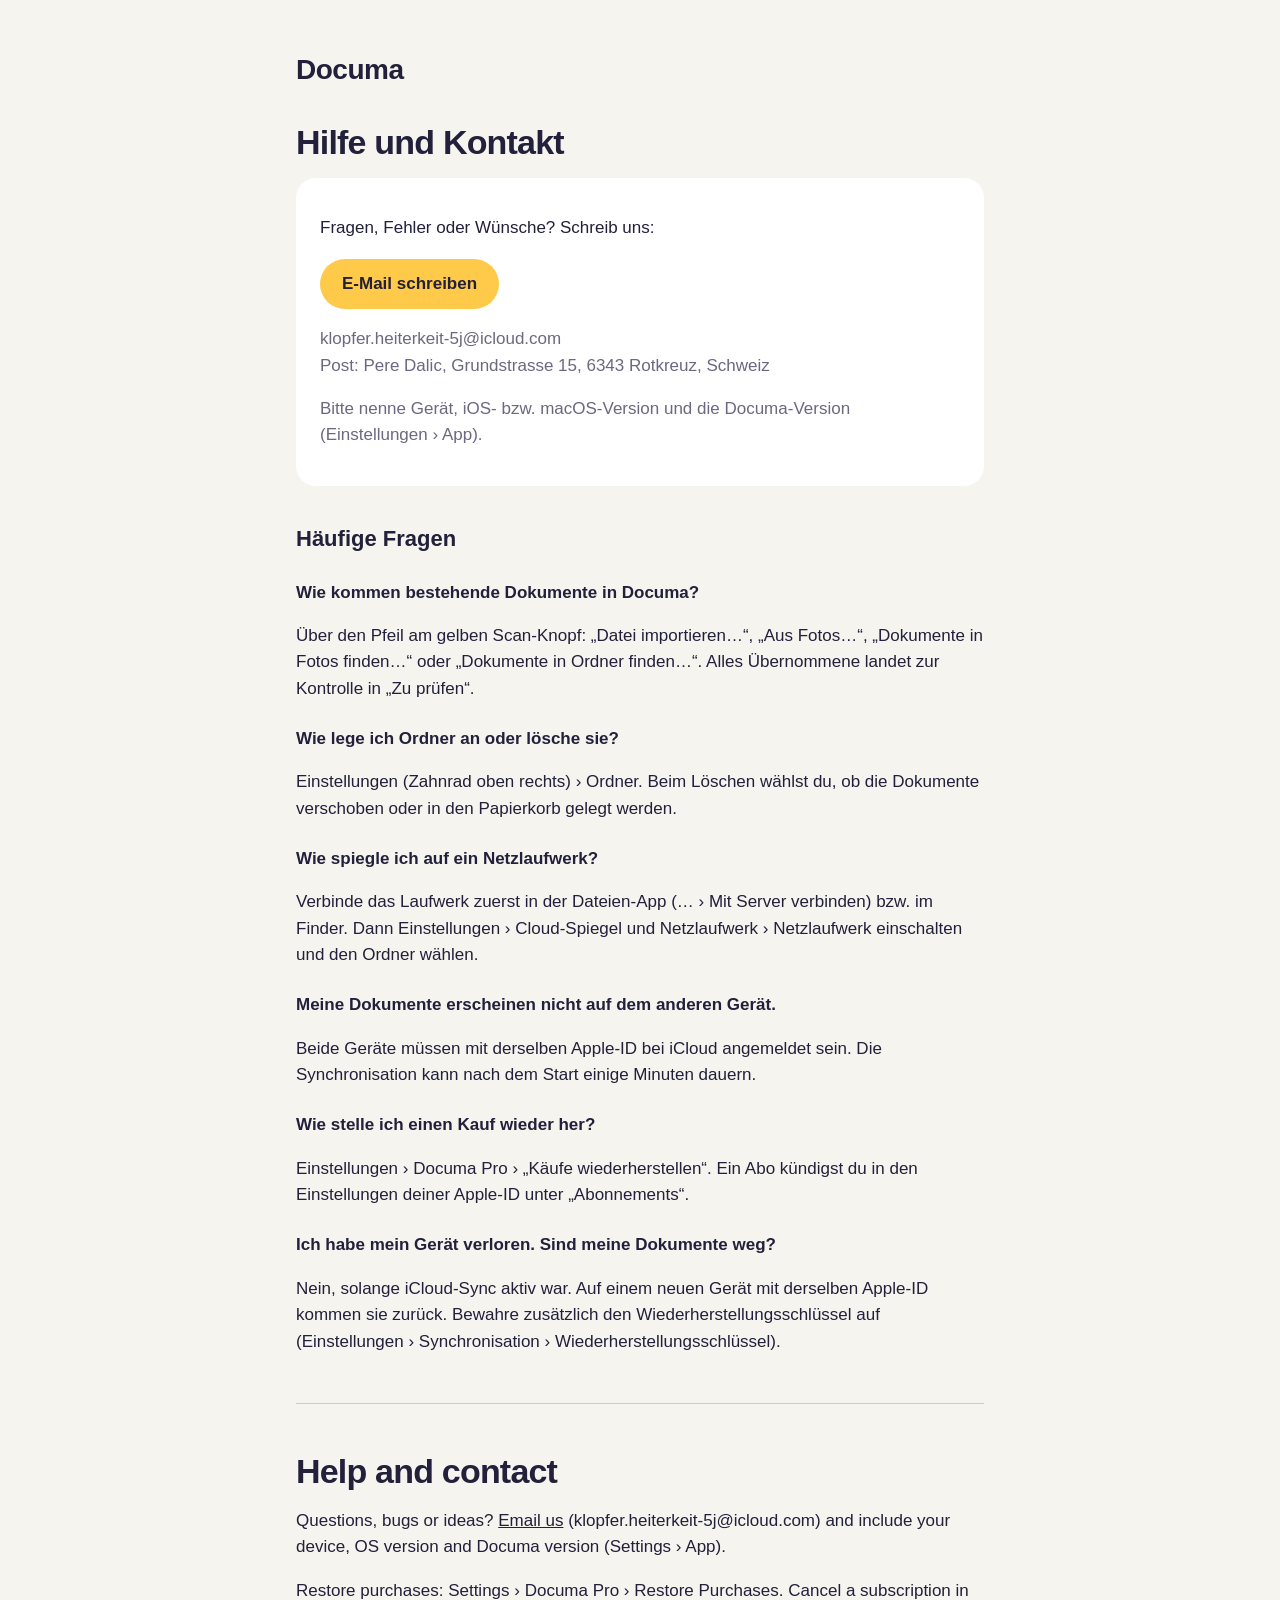
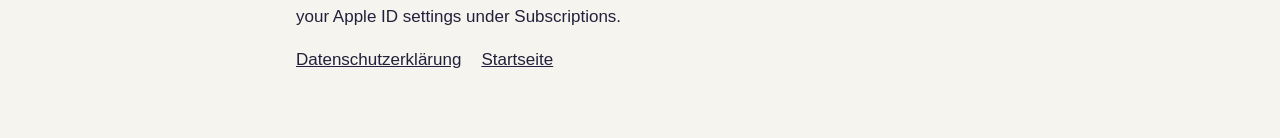
==== support.html @ 8669700e "Kontakt-E-Mail ergänzt" ====
<!doctype html>
<html lang="de">
<head>
<meta charset="utf-8">
<meta name="viewport" content="width=device-width, initial-scale=1">
<title>Hilfe – Documa</title>
<link rel="stylesheet" href="style.css">
</head>
<body>
<main>
  <header><a href="./">Documa</a></header>
  <h1>Hilfe und Kontakt</h1>
  <div class="card">
    <p>Fragen, Fehler oder Wünsche? Schreib uns:</p>
    <p><a class="button" href="mailto:klopfer.heiterkeit-5j@icloud.com?subject=Documa">E-Mail schreiben</a></p>
    <p class="muted">klopfer.heiterkeit-5j@icloud.com<br>Post: Pere Dalic, Grundstrasse 15, 6343 Rotkreuz, Schweiz</p>
    <p class="muted">Bitte nenne Gerät, iOS- bzw. macOS-Version und die Documa-Version (Einstellungen › App).</p>
  </div>

  <h2>Häufige Fragen</h2>
  <h3>Wie kommen bestehende Dokumente in Documa?</h3>
  <p>Über den Pfeil am gelben Scan-Knopf: „Datei importieren…“, „Aus Fotos…“, „Dokumente in Fotos finden…“ oder „Dokumente in Ordner finden…“. Alles Übernommene landet zur Kontrolle in „Zu prüfen“.</p>
  <h3>Wie lege ich Ordner an oder lösche sie?</h3>
  <p>Einstellungen (Zahnrad oben rechts) › Ordner. Beim Löschen wählst du, ob die Dokumente verschoben oder in den Papierkorb gelegt werden.</p>
  <h3>Wie spiegle ich auf ein Netzlaufwerk?</h3>
  <p>Verbinde das Laufwerk zuerst in der Dateien-App (… › Mit Server verbinden) bzw. im Finder. Dann Einstellungen › Cloud-Spiegel und Netzlaufwerk › Netzlaufwerk einschalten und den Ordner wählen.</p>
  <h3>Meine Dokumente erscheinen nicht auf dem anderen Gerät.</h3>
  <p>Beide Geräte müssen mit derselben Apple-ID bei iCloud angemeldet sein. Die Synchronisation kann nach dem Start einige Minuten dauern.</p>
  <h3>Wie stelle ich einen Kauf wieder her?</h3>
  <p>Einstellungen › Documa Pro › „Käufe wiederherstellen“. Ein Abo kündigst du in den Einstellungen deiner Apple-ID unter „Abonnements“.</p>
  <h3>Ich habe mein Gerät verloren. Sind meine Dokumente weg?</h3>
  <p>Nein, solange iCloud-Sync aktiv war. Auf einem neuen Gerät mit derselben Apple-ID kommen sie zurück. Bewahre zusätzlich den Wiederherstellungsschlüssel auf (Einstellungen › Synchronisation › Wiederherstellungsschlüssel).</p>

  <hr>
  <section id="en" lang="en">
  <h1>Help and contact</h1>
  <p>Questions, bugs or ideas? <a href="mailto:klopfer.heiterkeit-5j@icloud.com?subject=Documa">Email us</a> (klopfer.heiterkeit-5j@icloud.com) and include your device, OS version and Documa version (Settings › App).</p>
  <p>Restore purchases: Settings › Documa Pro › Restore Purchases. Cancel a subscription in your Apple ID settings under Subscriptions.</p>
  </section>
  <nav><a href="datenschutz.html">Datenschutzerklärung</a><a href="./">Startseite</a></nav>
</main>
</body>
</html>
---- style.css ----
:root {
  --paper: #f6f4ef;
  --surface: #ffffff;
  --ink: #22203a;
  --muted: #6b6880;
  --accent: #ffc94a;
}
@media (prefers-color-scheme: dark) {
  :root { --paper: #18172a; --surface: #25243b; --ink: #f1eff8; --muted: #a9a6bf; }
}
* { box-sizing: border-box; }
body {
  margin: 0;
  background: var(--paper);
  color: var(--ink);
  font: 17px/1.55 -apple-system, BlinkMacSystemFont, "Segoe UI", Roboto, sans-serif;
}
main { max-width: 720px; margin: 0 auto; padding: 48px 16px 64px; }
header a { color: var(--ink); text-decoration: none; font-weight: 800; font-size: 28px; letter-spacing: -0.5px; }
h1 { font-size: 34px; line-height: 1.15; letter-spacing: -0.8px; margin: 32px 0 8px; }
h2 { font-size: 22px; margin: 36px 0 8px; }
h3 { font-size: 17px; margin: 24px 0 4px; }
p, li { color: var(--ink); }
.muted { color: var(--muted); }
.card { background: var(--surface); border-radius: 20px; padding: 20px 24px; margin: 16px 0; }
a { color: var(--ink); }
.button { display: inline-block; background: var(--accent); color: #22203a; font-weight: 700; padding: 12px 22px; border-radius: 999px; text-decoration: none; }
nav { display: flex; gap: 20px; flex-wrap: wrap; margin-top: 8px; }
hr { border: 0; border-top: 1px solid color-mix(in srgb, var(--muted) 30%, transparent); margin: 48px 0; }
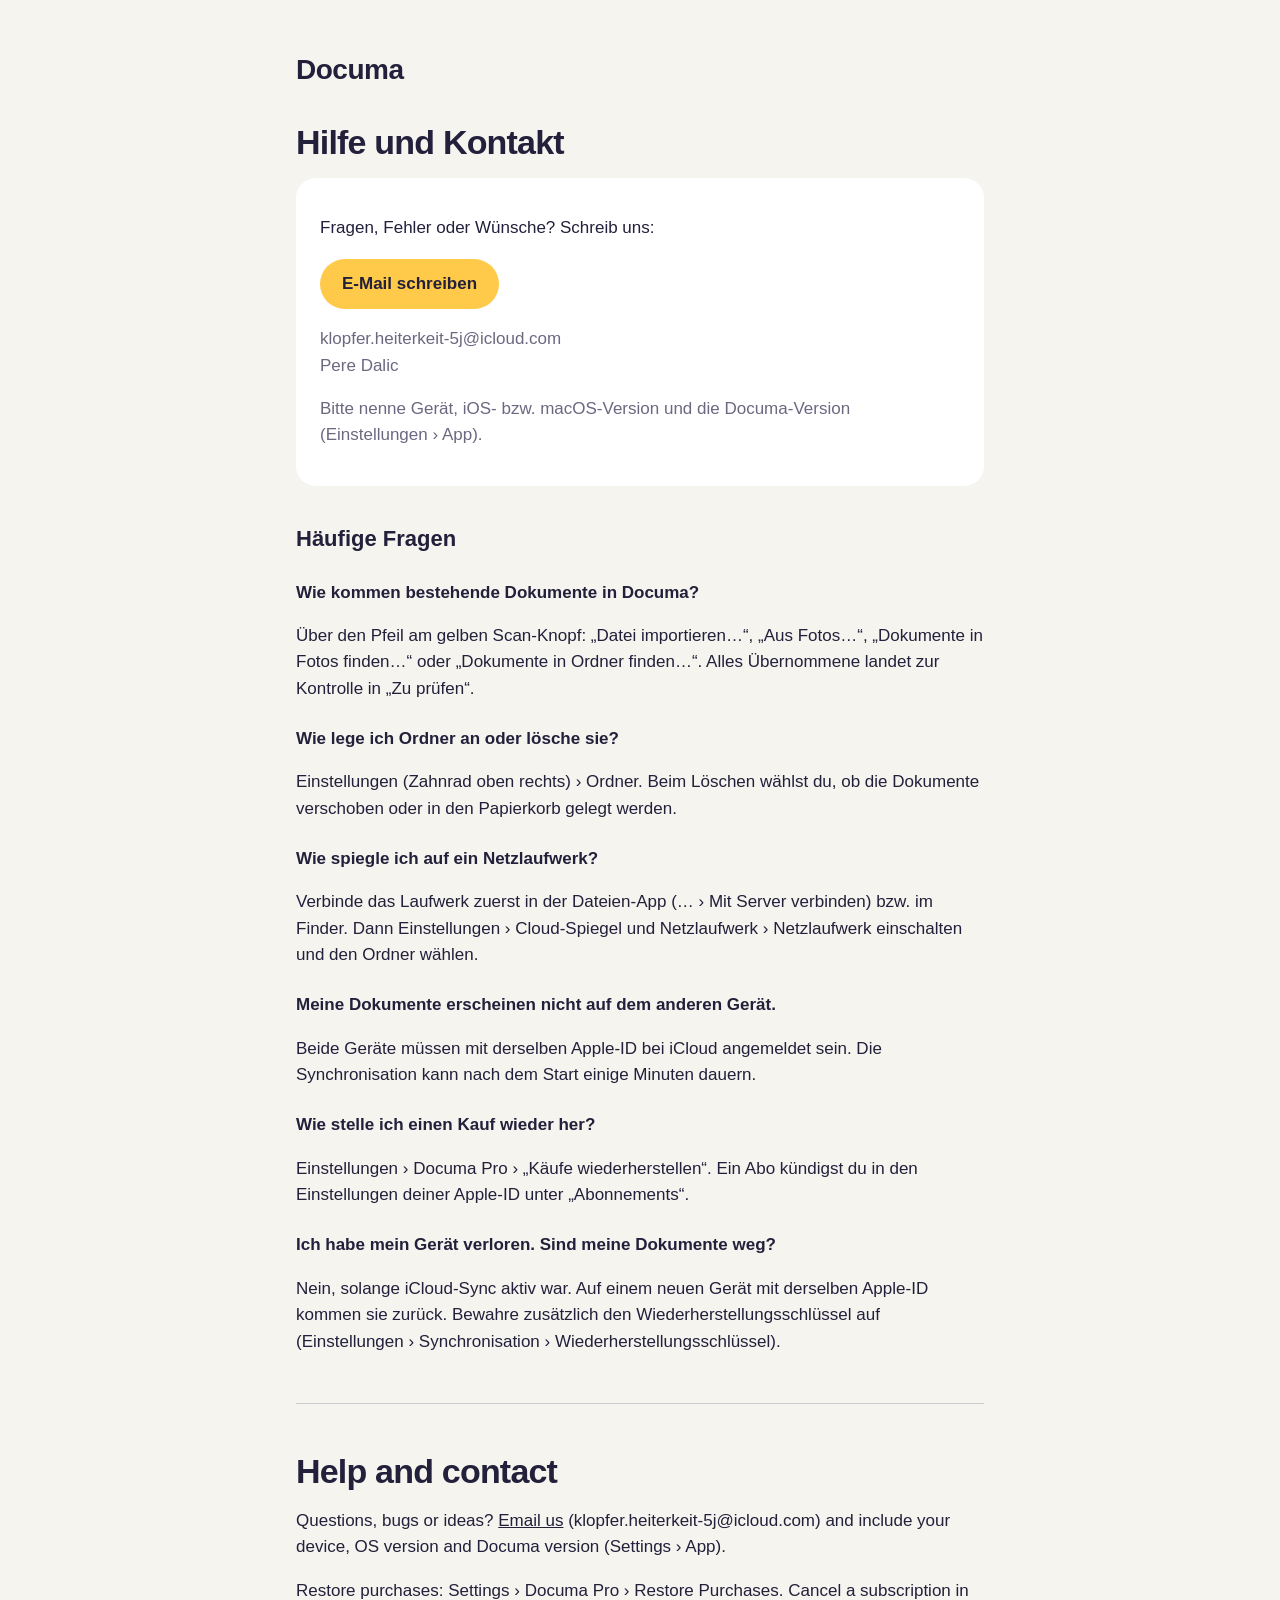
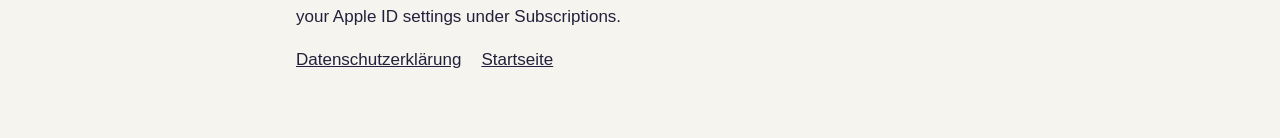
==== commit 88a56399: "Kontakt-E-Mail ergänzt" ====
--- a/support.html
+++ b/support.html
@@ -13,7 +13,7 @@
   <div class="card">
     <p>Fragen, Fehler oder Wünsche? Schreib uns:</p>
     <p><a class="button" href="mailto:klopfer.heiterkeit-5j@icloud.com?subject=Documa">E-Mail schreiben</a></p>
-    <p class="muted">klopfer.heiterkeit-5j@icloud.com<br>Post: Pere Dalic, Grundstrasse 15, 6343 Rotkreuz, Schweiz</p>
+    <p class="muted">klopfer.heiterkeit-5j@icloud.com<br>Pere Dalic</p>
     <p class="muted">Bitte nenne Gerät, iOS- bzw. macOS-Version und die Documa-Version (Einstellungen › App).</p>
   </div>
 
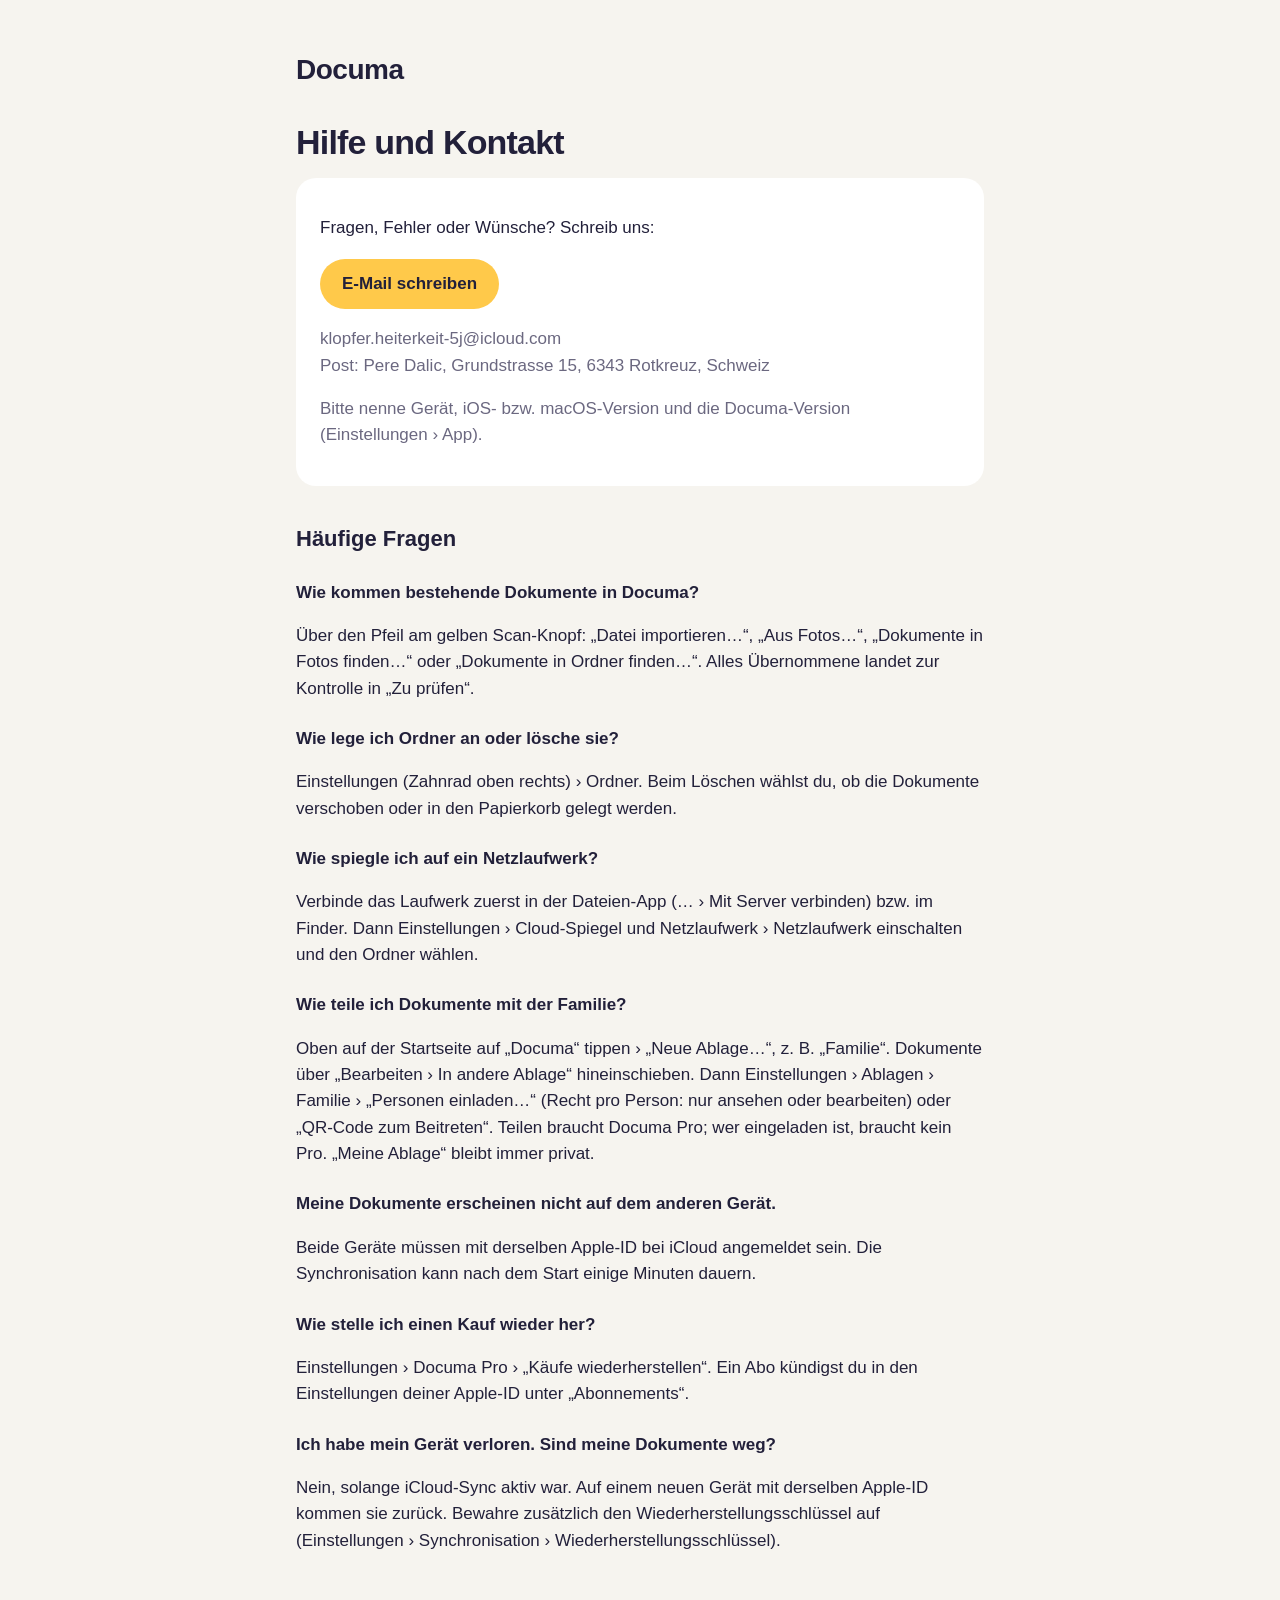
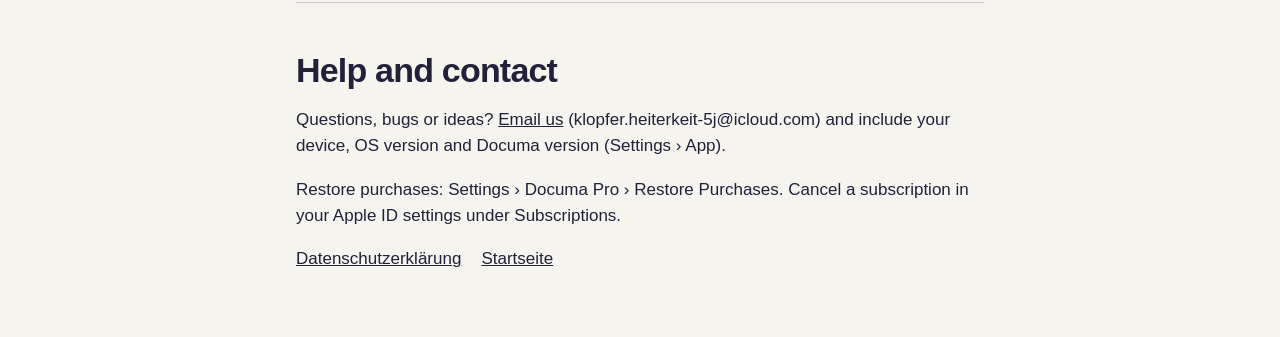
==== commit 0a293353: "Geteilte Ablagen in Hilfe und Datenschutz" ====
--- a/support.html
+++ b/support.html
@@ -13,7 +13,7 @@
   <div class="card">
     <p>Fragen, Fehler oder Wünsche? Schreib uns:</p>
     <p><a class="button" href="mailto:klopfer.heiterkeit-5j@icloud.com?subject=Documa">E-Mail schreiben</a></p>
-    <p class="muted">klopfer.heiterkeit-5j@icloud.com<br>Pere Dalic</p>
+    <p class="muted">klopfer.heiterkeit-5j@icloud.com<br>Post: Pere Dalic, Grundstrasse 15, 6343 Rotkreuz, Schweiz</p>
     <p class="muted">Bitte nenne Gerät, iOS- bzw. macOS-Version und die Documa-Version (Einstellungen › App).</p>
   </div>
 
@@ -24,6 +24,8 @@
   <p>Einstellungen (Zahnrad oben rechts) › Ordner. Beim Löschen wählst du, ob die Dokumente verschoben oder in den Papierkorb gelegt werden.</p>
   <h3>Wie spiegle ich auf ein Netzlaufwerk?</h3>
   <p>Verbinde das Laufwerk zuerst in der Dateien-App (… › Mit Server verbinden) bzw. im Finder. Dann Einstellungen › Cloud-Spiegel und Netzlaufwerk › Netzlaufwerk einschalten und den Ordner wählen.</p>
+  <h3>Wie teile ich Dokumente mit der Familie?</h3>
+  <p>Oben auf der Startseite auf „Documa“ tippen › „Neue Ablage…“, z. B. „Familie“. Dokumente über „Bearbeiten › In andere Ablage“ hineinschieben. Dann Einstellungen › Ablagen › Familie › „Personen einladen…“ (Recht pro Person: nur ansehen oder bearbeiten) oder „QR-Code zum Beitreten“. Teilen braucht Documa Pro; wer eingeladen ist, braucht kein Pro. „Meine Ablage“ bleibt immer privat.</p>
   <h3>Meine Dokumente erscheinen nicht auf dem anderen Gerät.</h3>
   <p>Beide Geräte müssen mit derselben Apple-ID bei iCloud angemeldet sein. Die Synchronisation kann nach dem Start einige Minuten dauern.</p>
   <h3>Wie stelle ich einen Kauf wieder her?</h3>
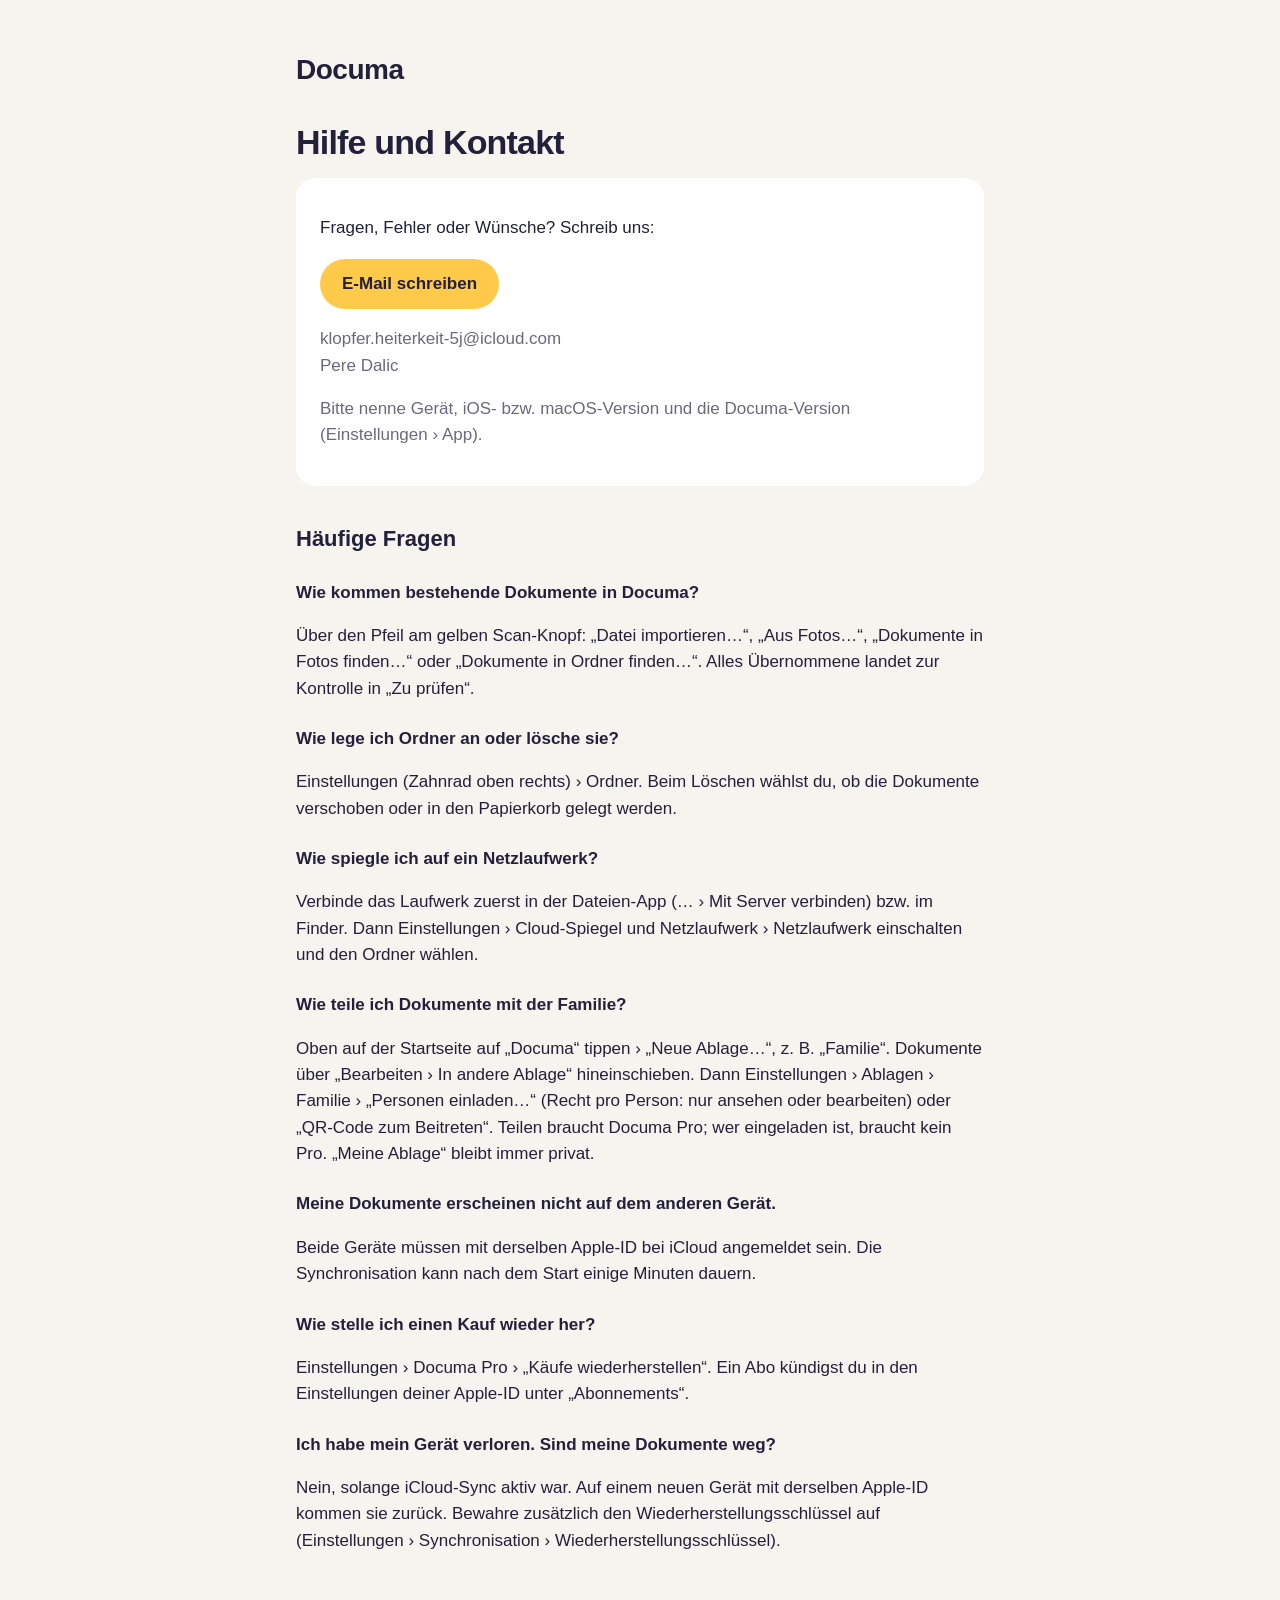
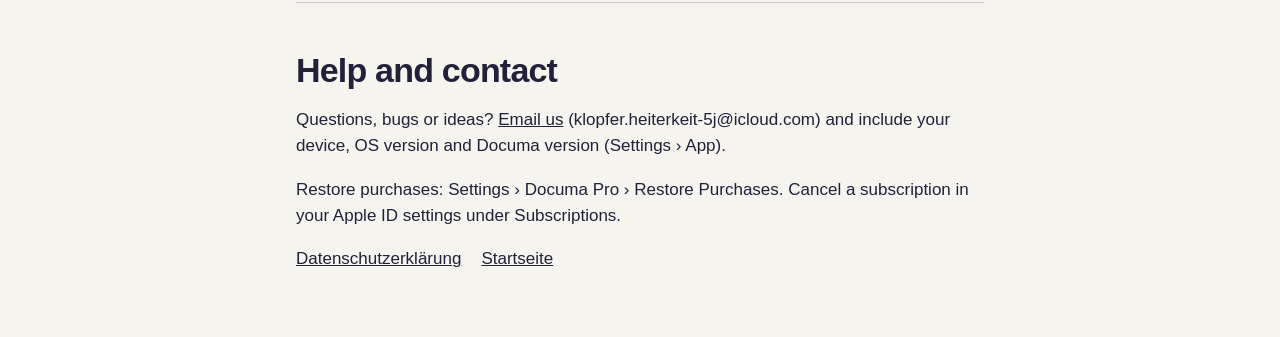
==== commit ef74b386: "Geteilte Ablagen in Hilfe und Datenschutz" ====
--- a/support.html
+++ b/support.html
@@ -13,7 +13,7 @@
   <div class="card">
     <p>Fragen, Fehler oder Wünsche? Schreib uns:</p>
     <p><a class="button" href="mailto:klopfer.heiterkeit-5j@icloud.com?subject=Documa">E-Mail schreiben</a></p>
-    <p class="muted">klopfer.heiterkeit-5j@icloud.com<br>Post: Pere Dalic, Grundstrasse 15, 6343 Rotkreuz, Schweiz</p>
+    <p class="muted">klopfer.heiterkeit-5j@icloud.com<br>Pere Dalic</p>
     <p class="muted">Bitte nenne Gerät, iOS- bzw. macOS-Version und die Documa-Version (Einstellungen › App).</p>
   </div>
 
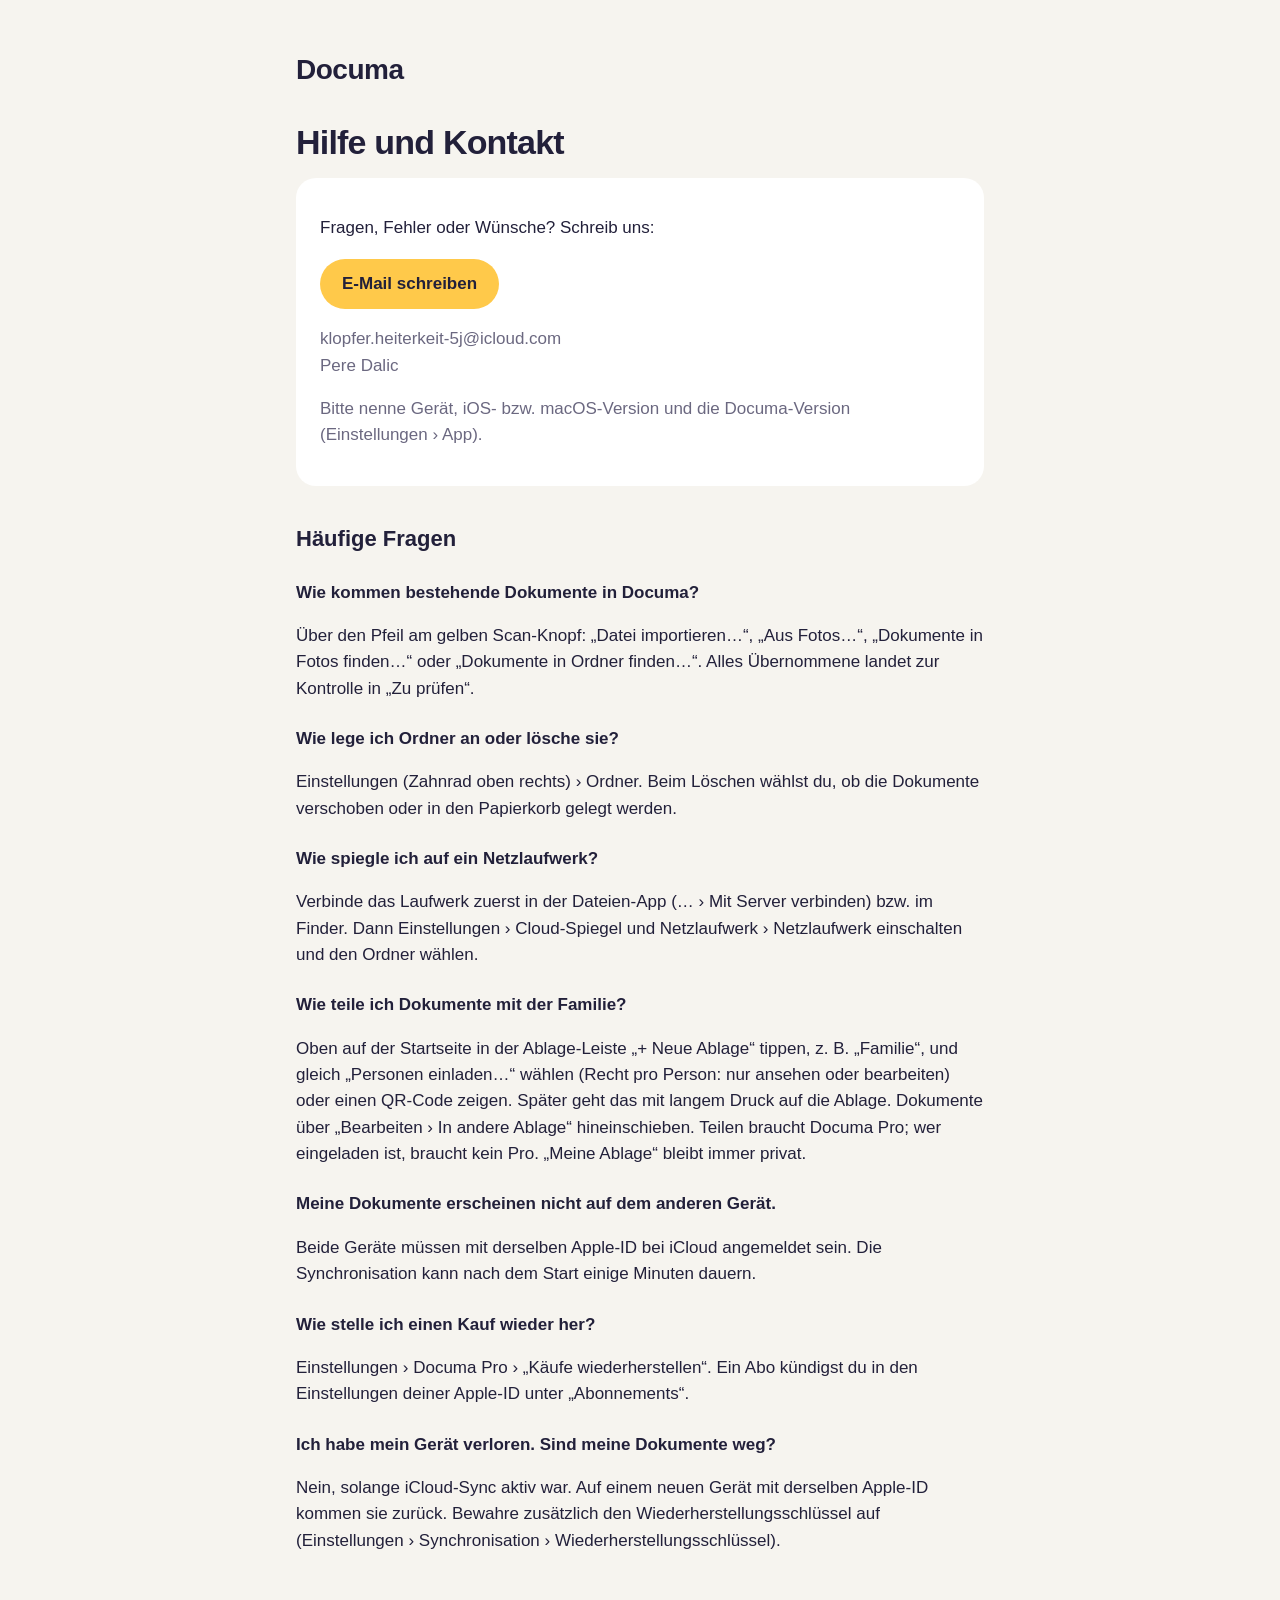
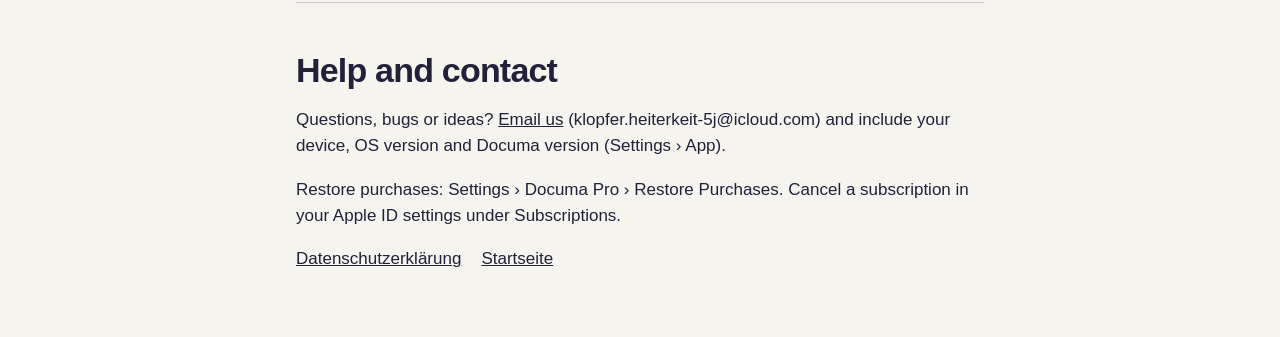
==== commit 4853e920: "Hilfe: Ablage-Leiste" ====
--- a/support.html
+++ b/support.html
@@ -25,7 +25,7 @@
   <h3>Wie spiegle ich auf ein Netzlaufwerk?</h3>
   <p>Verbinde das Laufwerk zuerst in der Dateien-App (… › Mit Server verbinden) bzw. im Finder. Dann Einstellungen › Cloud-Spiegel und Netzlaufwerk › Netzlaufwerk einschalten und den Ordner wählen.</p>
   <h3>Wie teile ich Dokumente mit der Familie?</h3>
-  <p>Oben auf der Startseite auf „Documa“ tippen › „Neue Ablage…“, z. B. „Familie“. Dokumente über „Bearbeiten › In andere Ablage“ hineinschieben. Dann Einstellungen › Ablagen › Familie › „Personen einladen…“ (Recht pro Person: nur ansehen oder bearbeiten) oder „QR-Code zum Beitreten“. Teilen braucht Documa Pro; wer eingeladen ist, braucht kein Pro. „Meine Ablage“ bleibt immer privat.</p>
+  <p>Oben auf der Startseite in der Ablage-Leiste „+ Neue Ablage“ tippen, z. B. „Familie“, und gleich „Personen einladen…“ wählen (Recht pro Person: nur ansehen oder bearbeiten) oder einen QR-Code zeigen. Später geht das mit langem Druck auf die Ablage. Dokumente über „Bearbeiten › In andere Ablage“ hineinschieben. Teilen braucht Documa Pro; wer eingeladen ist, braucht kein Pro. „Meine Ablage“ bleibt immer privat.</p>
   <h3>Meine Dokumente erscheinen nicht auf dem anderen Gerät.</h3>
   <p>Beide Geräte müssen mit derselben Apple-ID bei iCloud angemeldet sein. Die Synchronisation kann nach dem Start einige Minuten dauern.</p>
   <h3>Wie stelle ich einen Kauf wieder her?</h3>
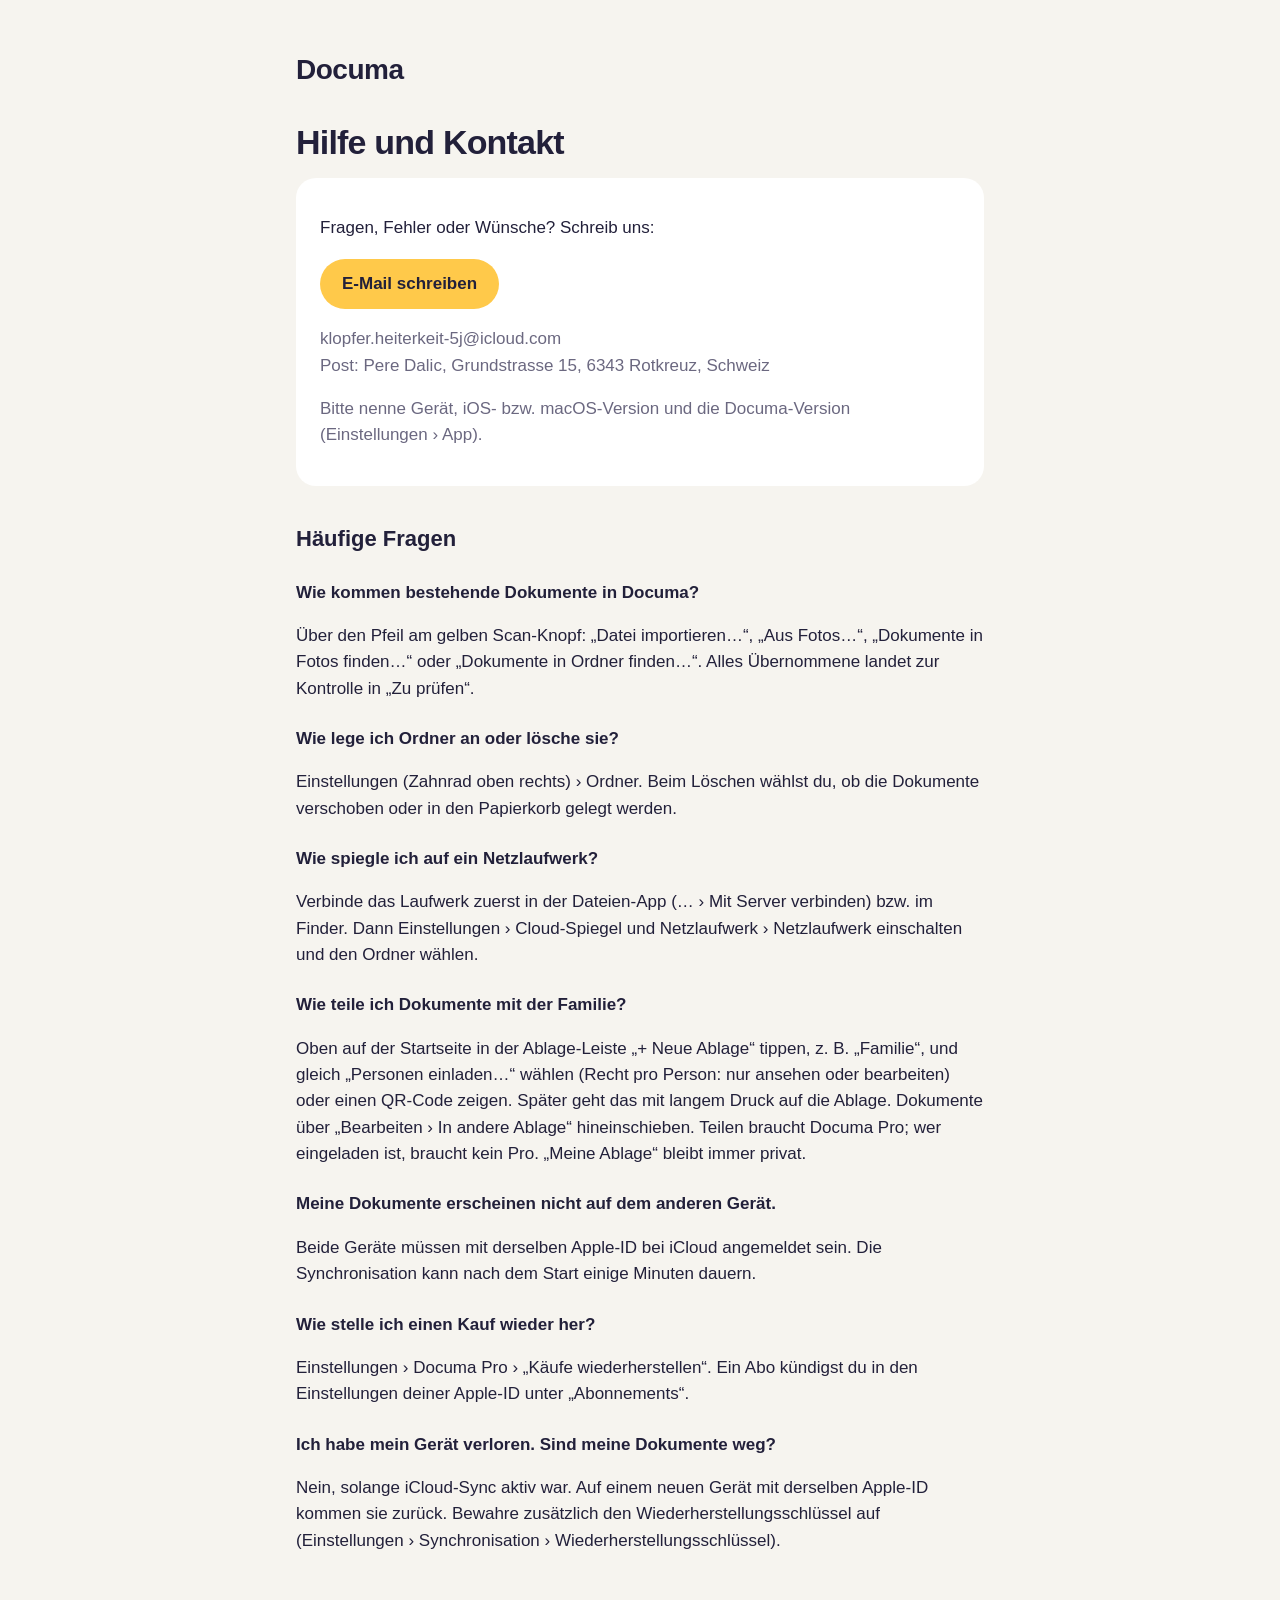
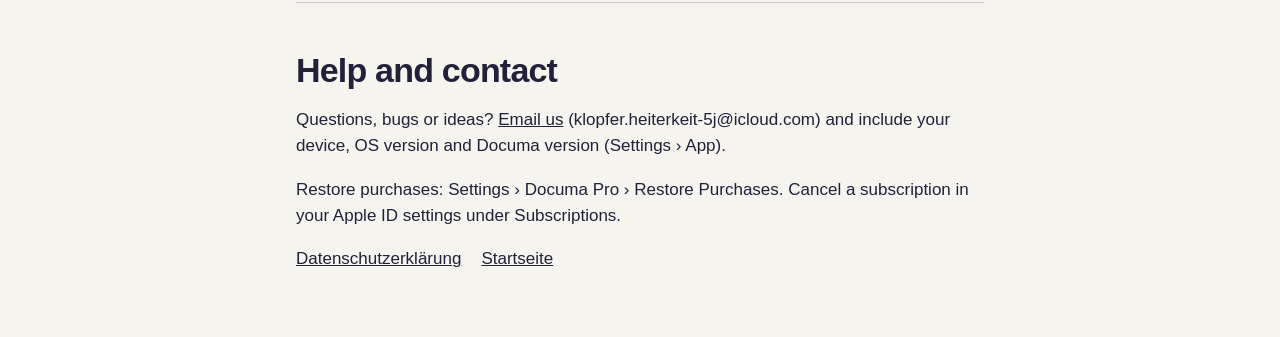
==== commit 7cf1a0ea: "Hilfe: Ablage-Leiste" ====
--- a/support.html
+++ b/support.html
@@ -13,7 +13,7 @@
   <div class="card">
     <p>Fragen, Fehler oder Wünsche? Schreib uns:</p>
     <p><a class="button" href="mailto:klopfer.heiterkeit-5j@icloud.com?subject=Documa">E-Mail schreiben</a></p>
-    <p class="muted">klopfer.heiterkeit-5j@icloud.com<br>Pere Dalic</p>
+    <p class="muted">klopfer.heiterkeit-5j@icloud.com<br>Post: Pere Dalic, Grundstrasse 15, 6343 Rotkreuz, Schweiz</p>
     <p class="muted">Bitte nenne Gerät, iOS- bzw. macOS-Version und die Documa-Version (Einstellungen › App).</p>
   </div>
 
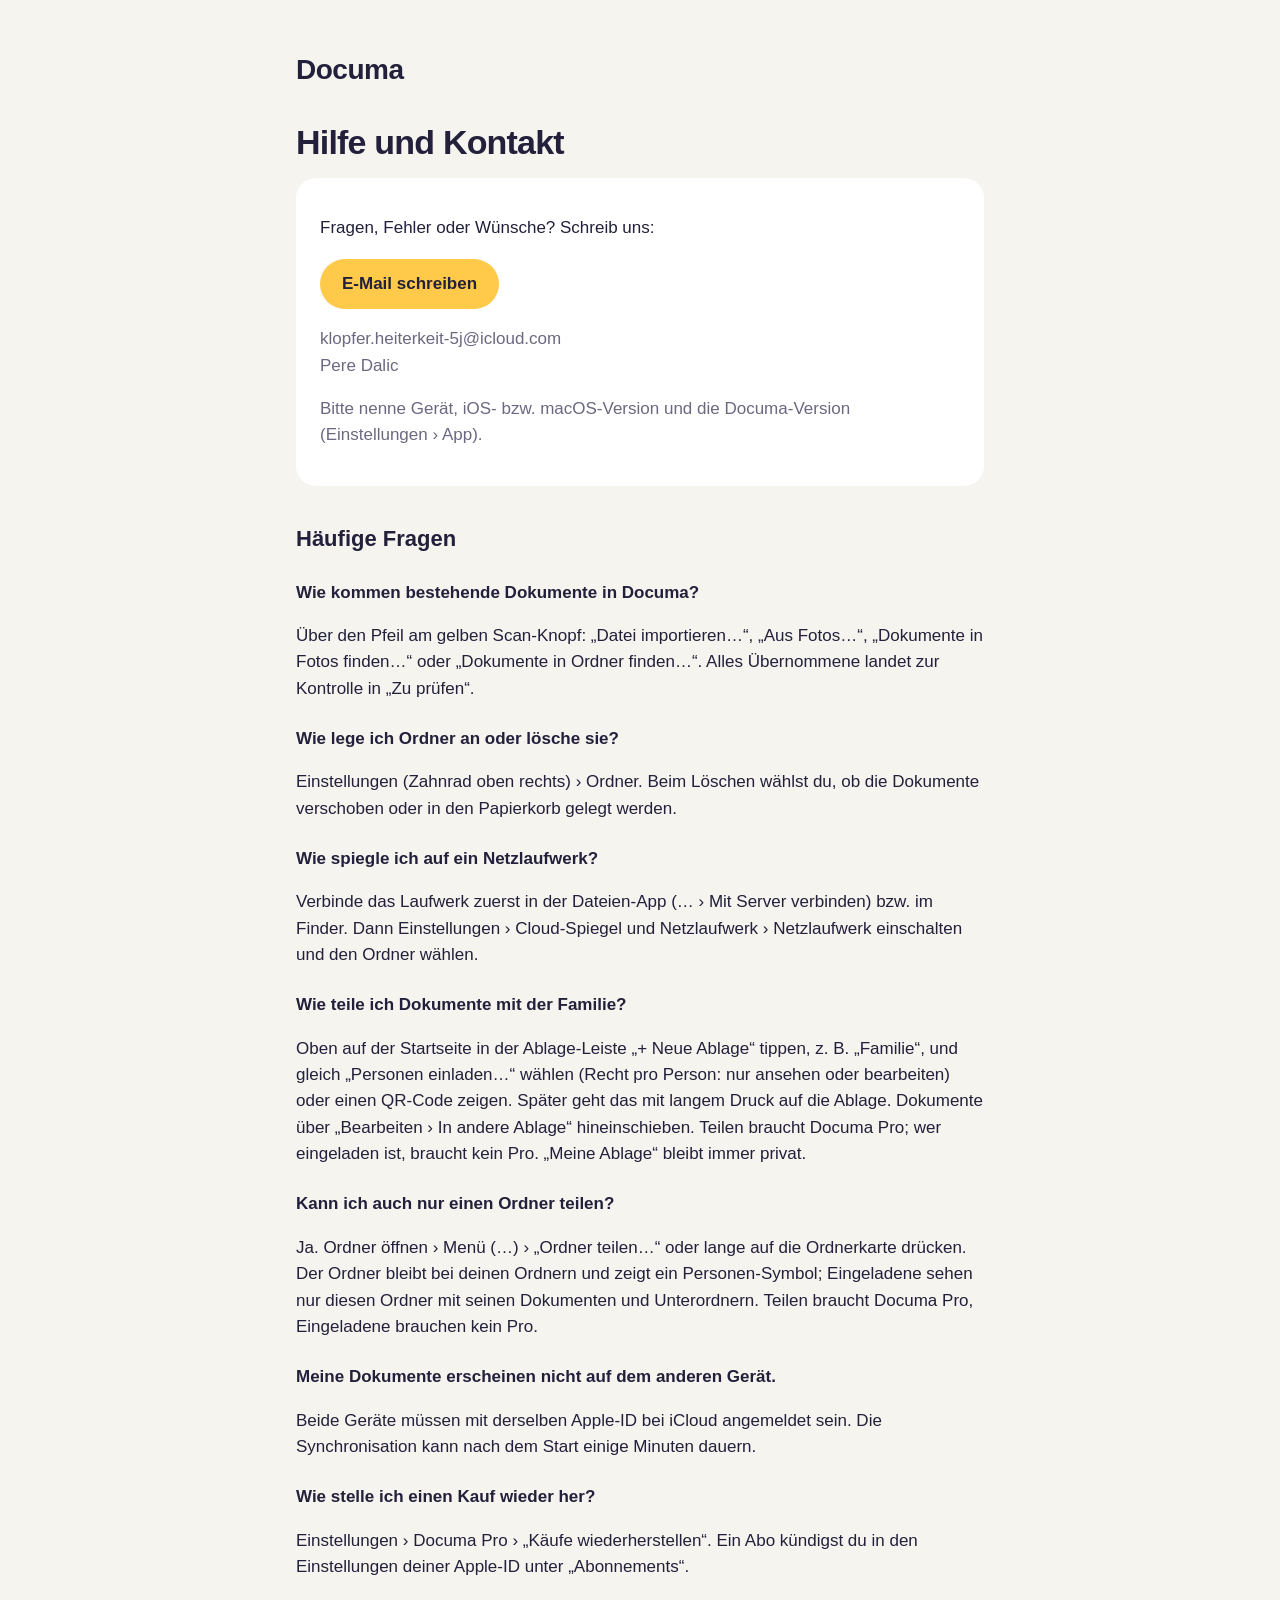
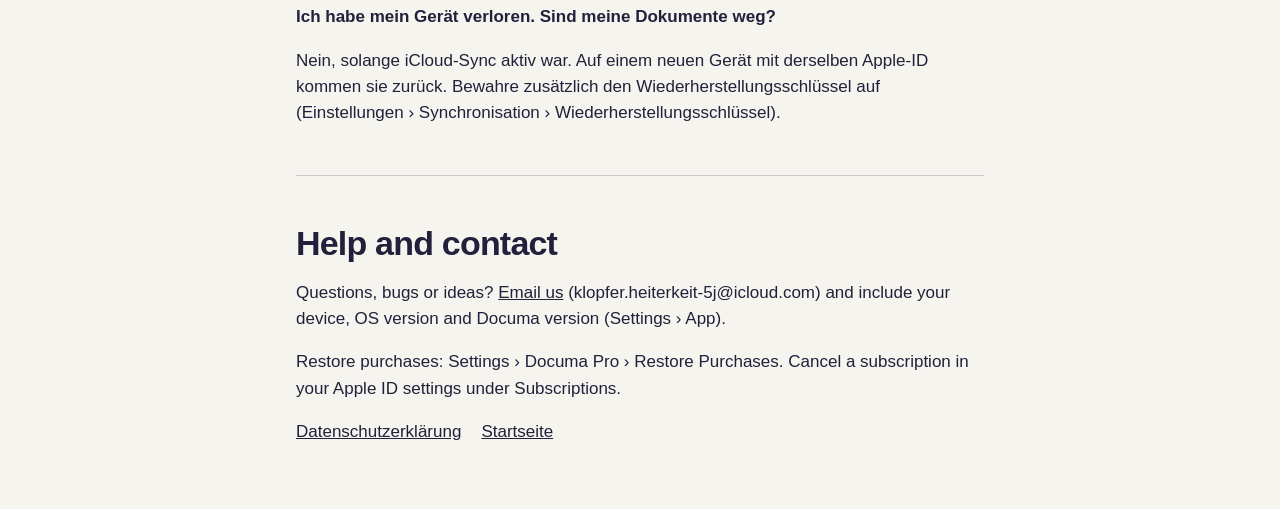
==== commit 1c9d377b: "Hilfe: Ordner teilen" ====
--- a/support.html
+++ b/support.html
@@ -13,7 +13,7 @@
   <div class="card">
     <p>Fragen, Fehler oder Wünsche? Schreib uns:</p>
     <p><a class="button" href="mailto:klopfer.heiterkeit-5j@icloud.com?subject=Documa">E-Mail schreiben</a></p>
-    <p class="muted">klopfer.heiterkeit-5j@icloud.com<br>Post: Pere Dalic, Grundstrasse 15, 6343 Rotkreuz, Schweiz</p>
+    <p class="muted">klopfer.heiterkeit-5j@icloud.com<br>Pere Dalic</p>
     <p class="muted">Bitte nenne Gerät, iOS- bzw. macOS-Version und die Documa-Version (Einstellungen › App).</p>
   </div>
 
@@ -26,6 +26,8 @@
   <p>Verbinde das Laufwerk zuerst in der Dateien-App (… › Mit Server verbinden) bzw. im Finder. Dann Einstellungen › Cloud-Spiegel und Netzlaufwerk › Netzlaufwerk einschalten und den Ordner wählen.</p>
   <h3>Wie teile ich Dokumente mit der Familie?</h3>
   <p>Oben auf der Startseite in der Ablage-Leiste „+ Neue Ablage“ tippen, z. B. „Familie“, und gleich „Personen einladen…“ wählen (Recht pro Person: nur ansehen oder bearbeiten) oder einen QR-Code zeigen. Später geht das mit langem Druck auf die Ablage. Dokumente über „Bearbeiten › In andere Ablage“ hineinschieben. Teilen braucht Documa Pro; wer eingeladen ist, braucht kein Pro. „Meine Ablage“ bleibt immer privat.</p>
+  <h3>Kann ich auch nur einen Ordner teilen?</h3>
+  <p>Ja. Ordner öffnen › Menü (…) › „Ordner teilen…“ oder lange auf die Ordnerkarte drücken. Der Ordner bleibt bei deinen Ordnern und zeigt ein Personen-Symbol; Eingeladene sehen nur diesen Ordner mit seinen Dokumenten und Unterordnern. Teilen braucht Documa Pro, Eingeladene brauchen kein Pro.</p>
   <h3>Meine Dokumente erscheinen nicht auf dem anderen Gerät.</h3>
   <p>Beide Geräte müssen mit derselben Apple-ID bei iCloud angemeldet sein. Die Synchronisation kann nach dem Start einige Minuten dauern.</p>
   <h3>Wie stelle ich einen Kauf wieder her?</h3>
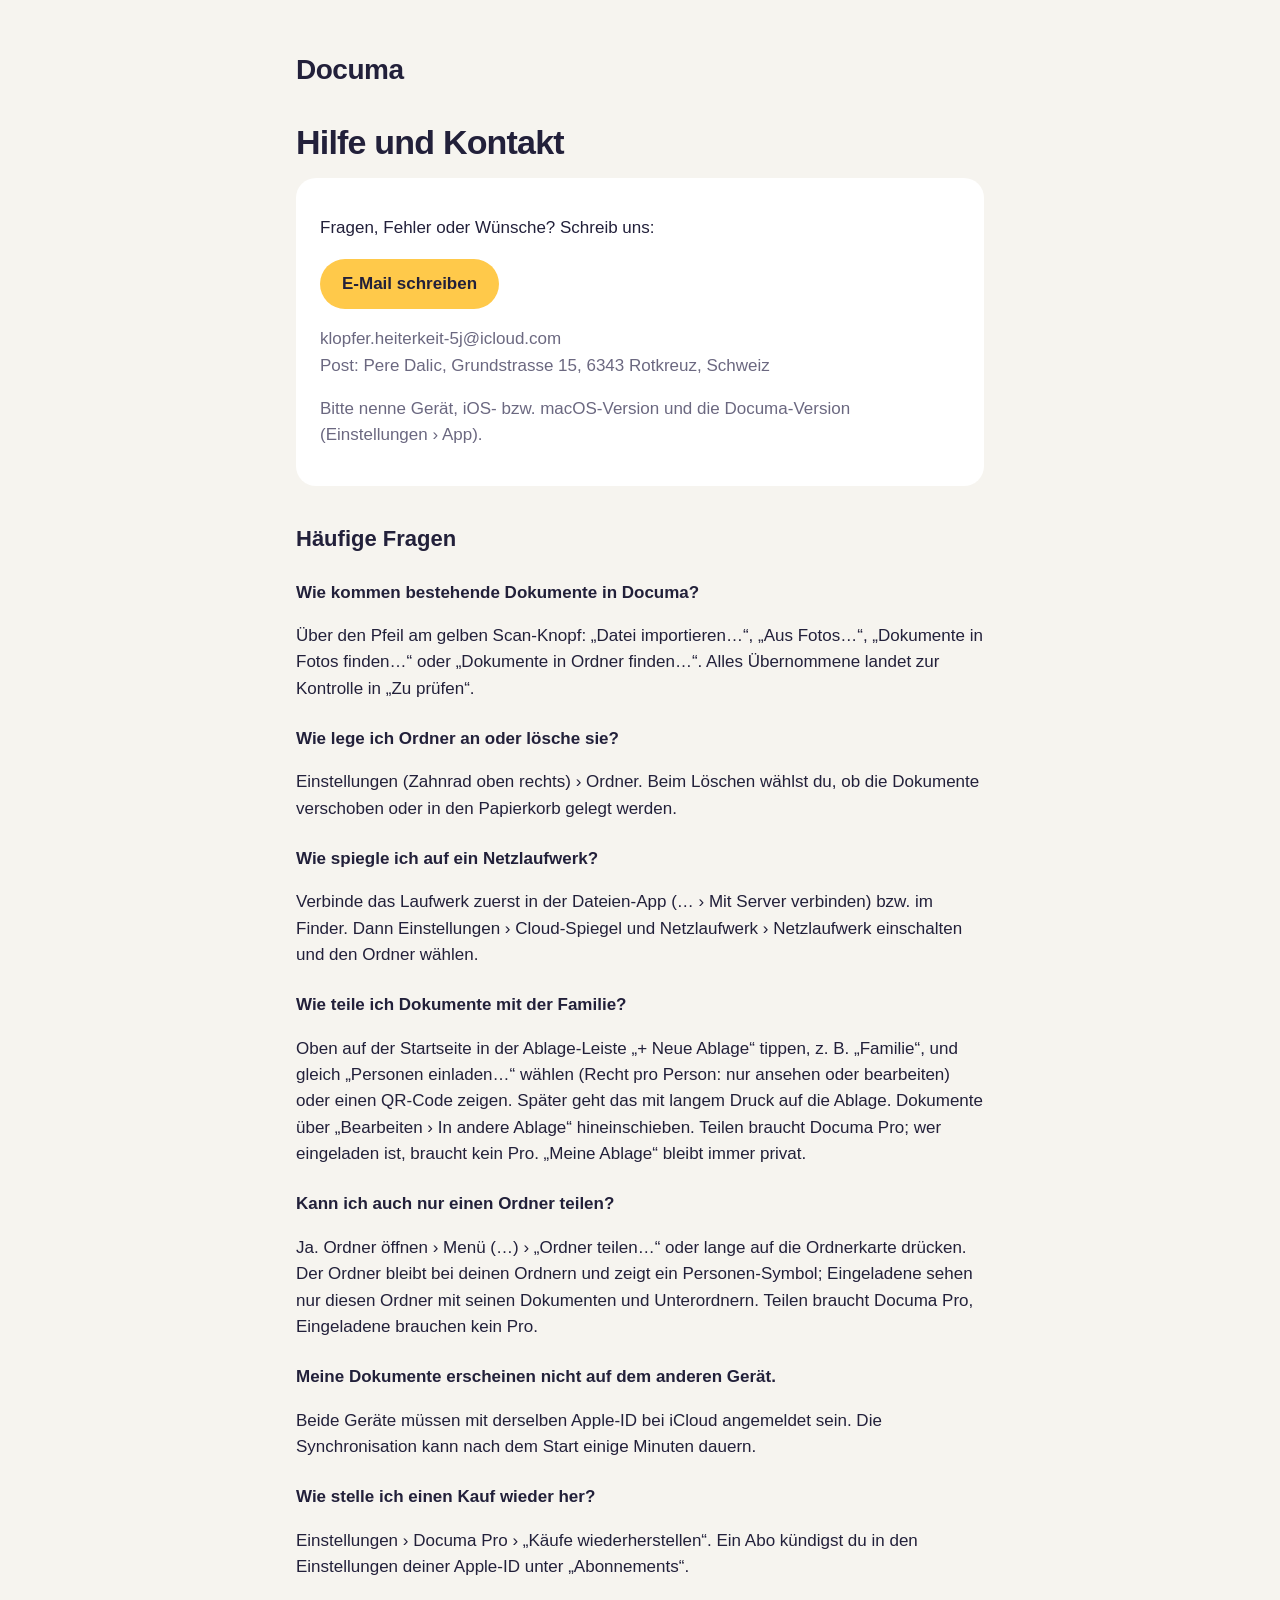
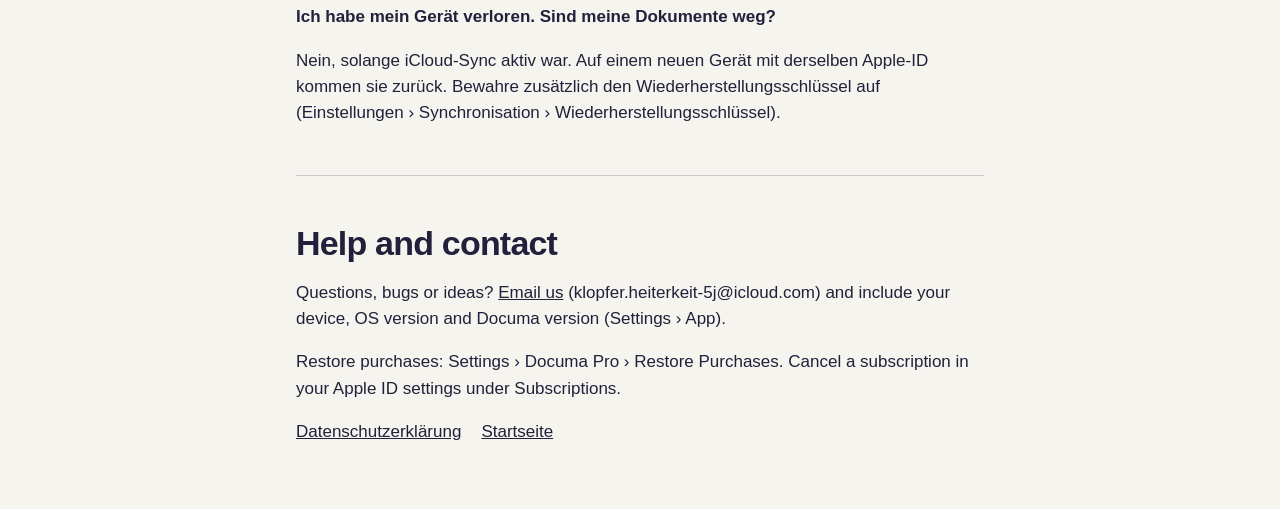
==== commit 53e963fb: "Hilfe: Ordner teilen" ====
--- a/support.html
+++ b/support.html
@@ -13,7 +13,7 @@
   <div class="card">
     <p>Fragen, Fehler oder Wünsche? Schreib uns:</p>
     <p><a class="button" href="mailto:klopfer.heiterkeit-5j@icloud.com?subject=Documa">E-Mail schreiben</a></p>
-    <p class="muted">klopfer.heiterkeit-5j@icloud.com<br>Pere Dalic</p>
+    <p class="muted">klopfer.heiterkeit-5j@icloud.com<br>Post: Pere Dalic, Grundstrasse 15, 6343 Rotkreuz, Schweiz</p>
     <p class="muted">Bitte nenne Gerät, iOS- bzw. macOS-Version und die Documa-Version (Einstellungen › App).</p>
   </div>
 
